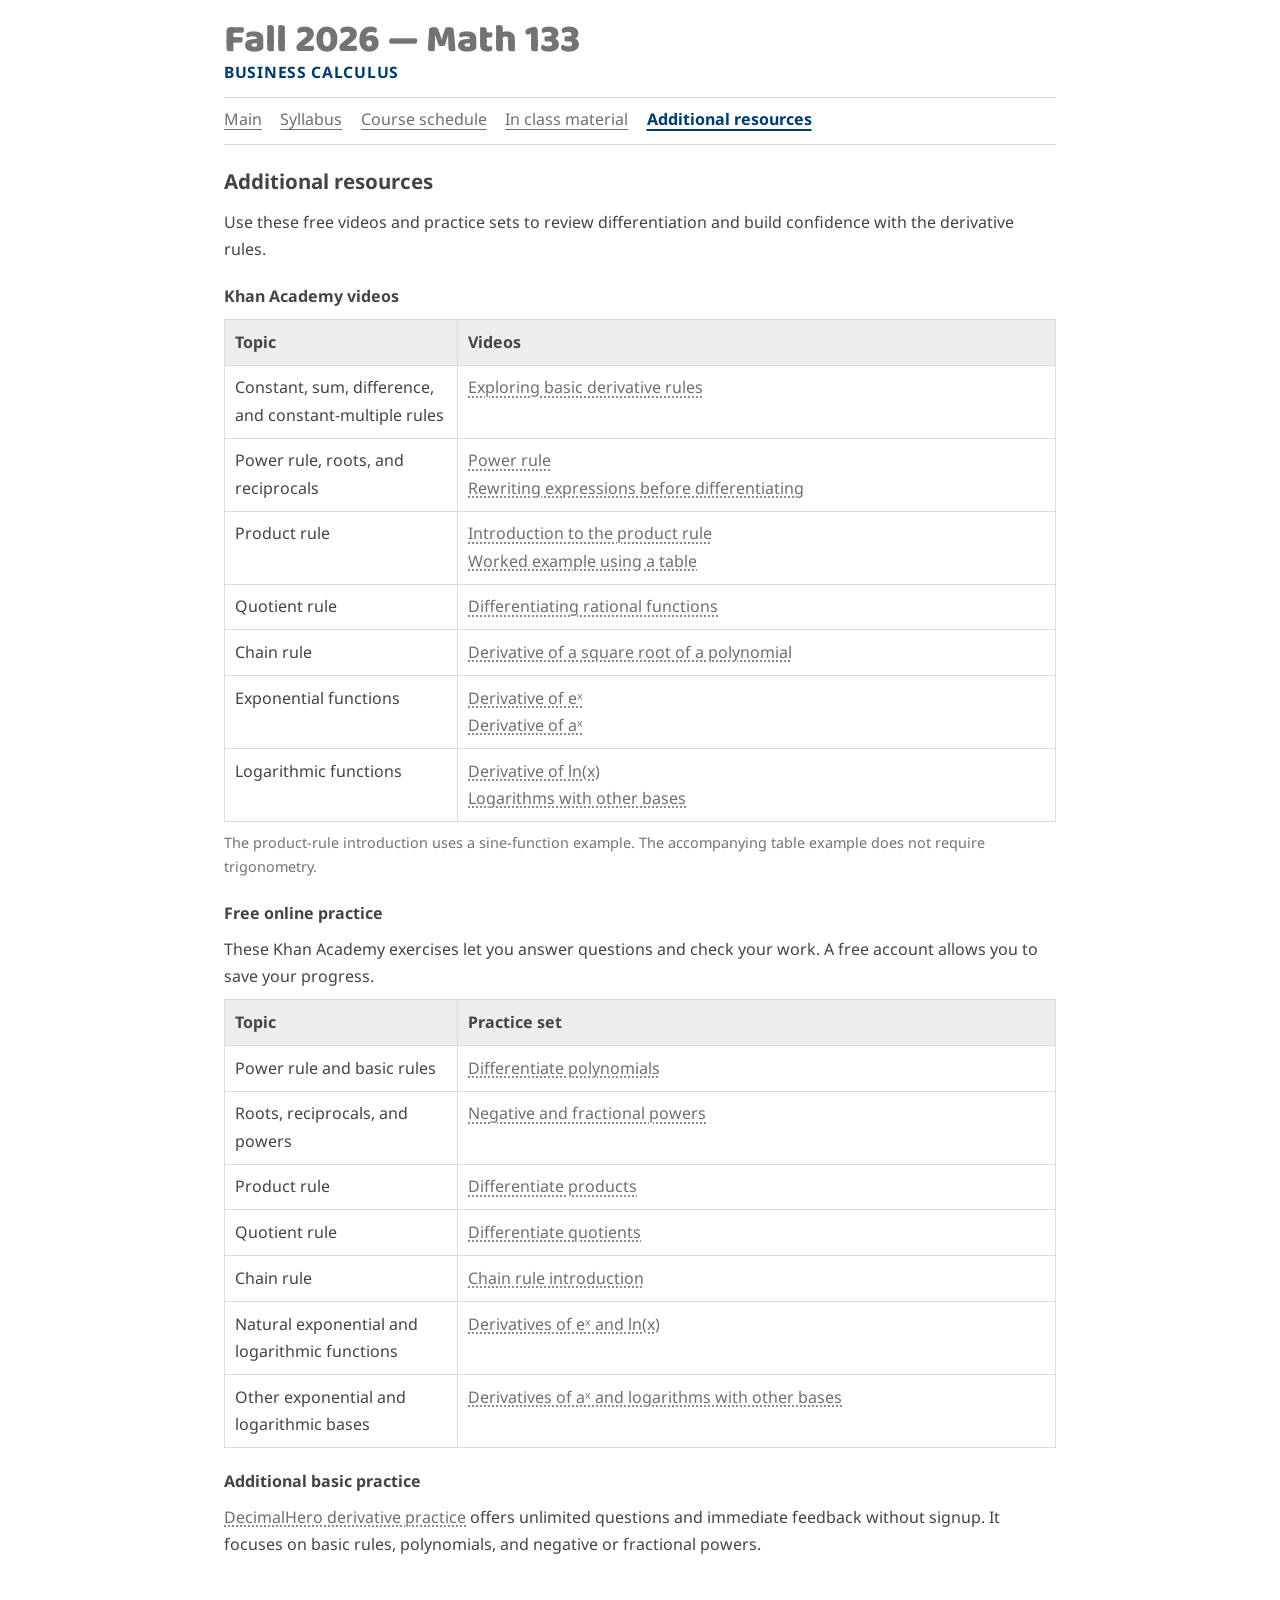
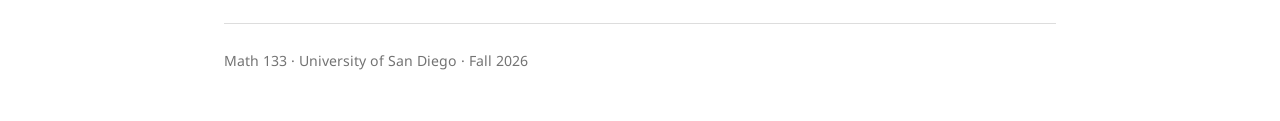
==== teaching/FA26/133/additional-resources.html @ 50d2c6d5 "Add Math 133 additional resources page" ====
<!doctype html>
<html lang="en">
<head>
  <meta charset="utf-8">
  <meta name="viewport" content="width=device-width, initial-scale=1">
  <meta name="description" content="Free videos and derivative practice for Math 133: Business Calculus at the University of San Diego, Fall 2026.">
  <title>Fall 2026 — Math 133 — Additional Resources</title>
  <link rel="stylesheet" href="style.css">
</head>
<body>
  <header id="banner">
    <a class="course-title" href="index.html">Fall 2026 — Math 133</a>
    <p class="course-subtitle">Business Calculus</p>
    <nav aria-label="Course pages">
      <a href="index.html">Main</a>
      <a href="syllabus.html">Syllabus</a>
      <a href="schedule.html">Course schedule</a>
      <a href="in-class-material.html">In class material</a>
      <a href="additional-resources.html" aria-current="page">Additional resources</a>
    </nav>
  </header>

  <main>
    <h1>Additional resources</h1>
    <p>Use these free videos and practice sets to review differentiation and build confidence with the derivative rules.</p>

    <section aria-labelledby="videos-heading">
      <h2 id="videos-heading">Khan Academy videos</h2>
      <table class="dates-table">
        <thead>
          <tr>
            <th scope="col">Topic</th>
            <th scope="col">Videos</th>
          </tr>
        </thead>
        <tbody>
          <tr>
            <td>Constant, sum, difference, and constant-multiple rules</td>
            <td><a href="https://www.khanacademy.org/math/calculus-1/cs1-derivatives-definition-and-basic-rules/cs1-derivative-rules-constant-sum-difference-and-constant-multiple/v/derivative-properties-and-polynomial-derivatives">Exploring basic derivative rules</a></td>
          </tr>
          <tr>
            <td>Power rule, roots, and reciprocals</td>
            <td><a href="https://www.khanacademy.org/math/calculus-1/cs1-derivatives-definition-and-basic-rules/cs1-power-rule/v/power-rule">Power rule</a><br><a href="https://www.khanacademy.org/math/ap-calculus-ab/ab-differentiation-1-new/ab-2-5/v/power-rule-with-rewriting">Rewriting expressions before differentiating</a></td>
          </tr>
          <tr>
            <td>Product rule</td>
            <td><a href="https://www.khanacademy.org/math/differential-calculus/product-quotient-chain-rules-dc/product-rule-dc/v/applying-the-product-rule-for-derivatives">Introduction to the product rule</a><br><a href="https://www.khanacademy.org/math/ap-calculus-ab/ab-differentiation-1-new/ab-2-8/v/product-rule-example-implicit">Worked example using a table</a></td>
          </tr>
          <tr>
            <td>Quotient rule</td>
            <td><a href="https://www.khanacademy.org/math/calculus-1/cs1-derivatives-definition-and-basic-rules/cs1-quotient-rule/v/rational-functions-differentiation">Differentiating rational functions</a></td>
          </tr>
          <tr>
            <td>Chain rule</td>
            <td><a href="https://www.khanacademy.org/math/ap-calculus-ab/ab-differentiation-2-new/ab-3-1a/v/chain-rule-definition-and-example">Derivative of a square root of a polynomial</a></td>
          </tr>
          <tr>
            <td>Exponential functions</td>
            <td><a href="https://www.khanacademy.org/math/ap-calculus-bc/bc-differentiation-1-new/bc-2-7/v/derivative-of-ex">Derivative of eˣ</a><br><a href="https://www.khanacademy.org/v/exponential-functions-differentiation-intro">Derivative of aˣ</a></td>
          </tr>
          <tr>
            <td>Logarithmic functions</td>
            <td><a href="https://www.khanacademy.org/math/calculus/derivative-applications/derivatives-of-logs-and-exponentials/v/derivative-of-lnx">Derivative of ln(x)</a><br><a href="https://www.khanacademy.org/math/ap-calculus-ab/ab-differentiation-2-new/ab-3-1b/v/logarithmic-functions-differentiation-intro">Logarithms with other bases</a></td>
          </tr>
        </tbody>
      </table>
      <p class="small-note">The product-rule introduction uses a sine-function example. The accompanying table example does not require trigonometry.</p>
    </section>

    <section aria-labelledby="practice-heading">
      <h2 id="practice-heading">Free online practice</h2>
      <p>These Khan Academy exercises let you answer questions and check your work. A free account allows you to save your progress.</p>
      <table class="dates-table">
        <thead>
          <tr>
            <th scope="col">Topic</th>
            <th scope="col">Practice set</th>
          </tr>
        </thead>
        <tbody>
          <tr>
            <td>Power rule and basic rules</td>
            <td><a href="https://www.khanacademy.org/math/differential-calculus/taking-derivatives/power_rule_tutorial/e/power-rule-basic">Differentiate polynomials</a></td>
          </tr>
          <tr>
            <td>Roots, reciprocals, and powers</td>
            <td><a href="https://www.khanacademy.org/math/differential-calculus/dc-diff-intro/dc-power-rule/e/differentiate-negative-powers">Negative and fractional powers</a></td>
          </tr>
          <tr>
            <td>Product rule</td>
            <td><a href="https://www.khanacademy.org/math/calculus-1/cs1-derivatives-definition-and-basic-rules/cs1-product-rule/e/differentiate-products">Differentiate products</a></td>
          </tr>
          <tr>
            <td>Quotient rule</td>
            <td><a href="https://www.khanacademy.org/math/calculus-1/cs1-derivatives-definition-and-basic-rules/cs1-quotient-rule/e/differentiate-quotients">Differentiate quotients</a></td>
          </tr>
          <tr>
            <td>Chain rule</td>
            <td><a href="https://www.khanacademy.org/math/ap-calculus-ab/ab-differentiation-2-new/ab-3-1a/e/differentiate-composite-functions-intro">Chain rule introduction</a></td>
          </tr>
          <tr>
            <td>Natural exponential and logarithmic functions</td>
            <td><a href="https://www.khanacademy.org/math/ap-calculus-bc/bc-differentiation-1-new/bc-2-7/e/derivatives-of-ex-and-lnx">Derivatives of eˣ and ln(x)</a></td>
          </tr>
          <tr>
            <td>Other exponential and logarithmic bases</td>
            <td><a href="https://www.khanacademy.org/math/ap-calculus-ab/ab-differentiation-2-new/ab-3-1b/e/differentiate-exponential-functions-intro">Derivatives of aˣ and logarithms with other bases</a></td>
          </tr>
        </tbody>
      </table>
      <h2>Additional basic practice</h2>
      <p><a href="https://decimalhero.com/subjects/math/calculus1/derivatives/derivative-rules/practice">DecimalHero derivative practice</a> offers unlimited questions and immediate feedback without signup. It focuses on basic rules, polynomials, and negative or fractional powers.</p>
    </section>
  </main>

  <footer>
    <p>Math 133 · University of San Diego · Fall 2026</p>
  </footer>
</body>
</html>
---- teaching/FA26/133/style.css ----
@import url("https://fonts.googleapis.com/css2?family=Baloo+2:wght@800&family=Noto+Sans:ital,wght@0,400;0,600;0,700;1,400&display=swap");

:root {
  --ink: #444;
  --muted: #737373;
  --line: #dddddd;
  --soft: #f5f5f5;
  --header: #eeeeee;
  --link: #6f6f6f;
  --accent: #287f86;
  --usd-blue: #003b70;
  --white: #ffffff;
}

* {
  box-sizing: border-box;
}

html {
  background: var(--white);
}

body {
  width: min(100% - 2rem, 52rem);
  margin: 0 auto;
  color: var(--ink);
  font-family: "Noto Sans", sans-serif;
  font-size: 1rem;
  font-weight: 400;
  line-height: 1.7;
  text-align: left;
}

body.schedule-page {
  width: min(100% - 2rem, 74rem);
}

a:link,
a:visited {
  color: var(--link);
}

a:hover,
a:active,
a:focus-visible {
  color: var(--accent);
}

a:focus-visible {
  outline: 2px solid var(--accent);
  outline-offset: 3px;
}

#banner {
  padding-top: 1.1rem;
}

#banner .course-title,
#banner .course-title:visited {
  color: var(--muted);
  font-family: "Baloo 2", cursive;
  font-size: clamp(2rem, 7vw, 2.45rem);
  font-weight: 800;
  line-height: 1.15;
  text-decoration: none;
}

#banner .course-title:hover,
#banner .course-title:active {
  color: var(--accent);
}

.course-subtitle {
  margin: -0.2rem 0 0.65rem;
  color: var(--usd-blue);
  font-size: 0.98rem;
  font-weight: 700;
  letter-spacing: 0.045em;
  text-transform: uppercase;
}

nav {
  display: flex;
  flex-wrap: wrap;
  gap: 0.35rem 1.15rem;
  padding: 0.55rem 0 0.65rem;
  border-top: 1px solid var(--line);
  border-bottom: 1px solid var(--line);
}

nav a {
  text-underline-offset: 0.22em;
}

nav a[aria-current="page"] {
  color: var(--usd-blue);
  font-weight: 700;
  text-decoration-thickness: 2px;
}

main {
  padding-bottom: 3.5rem;
}

main a {
  text-decoration-line: underline;
  text-decoration-style: dotted;
  text-underline-offset: 0.18em;
}

h1 {
  margin: 1.45rem 0 0.8rem;
  color: var(--ink);
  font-size: 1.28rem;
  font-weight: 700;
  line-height: 1.35;
}

h2 {
  margin: 1.25rem 0 0.55rem;
  font-size: 1rem;
  font-weight: 700;
}

p {
  margin: 0.55rem 0;
}

ul,
ol {
  margin: 0.55rem 0;
  padding-left: 2.35rem;
}

ul {
  list-style: square;
}

li {
  margin: 0.45rem 0;
}

.course-info strong {
  color: var(--usd-blue);
}

.notice {
  margin-top: 1.65rem;
  padding: 0.9rem 1rem;
  border-left: 5px solid var(--line);
  background: #fafafa;
}

.small-note {
  color: var(--muted);
  font-size: 0.9rem;
}

.pdf-link {
  display: inline-block;
  margin: 0.35rem 0;
  padding: 0.55rem 0.85rem;
  border: 1px solid var(--line);
  border-radius: 0.2rem;
  background: var(--soft);
  color: var(--usd-blue) !important;
  font-weight: 700;
  text-decoration-style: solid !important;
}

.pdf-link:hover,
.pdf-link:focus-visible {
  border-color: var(--accent);
  background: var(--white);
}

.dates-table,
.schedule-table {
  width: 100%;
  border-collapse: collapse;
}

.dates-table th,
.dates-table td,
.schedule-table th,
.schedule-table td {
  padding: 0.55rem 0.65rem;
  border: 1px solid var(--line);
  text-align: left;
  vertical-align: top;
}

.dates-table th,
.schedule-table thead th {
  background: var(--header);
  font-weight: 700;
}

.dates-table th:first-child {
  width: 28%;
}

.schedule-policy {
  margin: 0.9rem 0;
}

.legend {
  display: flex;
  flex-wrap: wrap;
  gap: 0.5rem;
  margin: 0.9rem 0;
}

.calendar-scroll {
  width: 100%;
  overflow-x: auto;
  overscroll-behavior-inline: contain;
}

.calendar-scroll:focus-visible {
  outline: 2px solid var(--accent);
  outline-offset: 4px;
}

.schedule-table {
  table-layout: fixed;
  min-width: 64rem;
  font-size: 0.91rem;
  line-height: 1.47;
}

.schedule-table thead th:first-child,
.schedule-table .week-cell {
  width: 5.25rem;
  text-align: center;
}

.schedule-table .week-cell {
  background: #fafafa;
  color: var(--usd-blue);
  font-weight: 700;
}

.schedule-table thead th:nth-child(3),
.schedule-table thead th:nth-child(5) {
  width: 8.5rem;
}

.schedule-table .date,
.schedule-table .topic,
.schedule-table .reading {
  display: block;
}

.schedule-table .date {
  margin-bottom: 0.25rem;
  color: var(--usd-blue);
  font-weight: 700;
}

.schedule-table .topic {
  font-weight: 600;
}

.schedule-table .reading {
  margin-top: 0.45rem;
  padding-top: 0.4rem;
  border-top: 1px solid #e7e7e7;
  color: #565656;
  font-size: 0.87rem;
}

.schedule-table .no-class {
  background: var(--soft);
  color: var(--muted);
}

.schedule-table .final-row th,
.schedule-table .final-row td {
  border-top-width: 2px;
}

.event {
  display: inline-block;
  margin-top: 0.55rem;
  padding: 0.12rem 0.48rem;
  border: 1px solid currentColor;
  border-radius: 999px;
  font-size: 0.76rem;
  font-weight: 700;
  letter-spacing: 0.025em;
  line-height: 1.55;
}

.event.quiz {
  color: var(--accent);
}

.event.homework {
  color: var(--usd-blue);
}

.event.online-homework {
  color: #715383;
}

.event.exam {
  color: #8a3a3a;
}

.event.no-class-label {
  color: var(--muted);
}

#homework {
  scroll-margin-top: 1rem;
}

.homework-item,
.download-item {
  margin-top: 0.8rem;
  padding: 0.65rem 0.75rem;
  border: 1px solid var(--line);
  background: #fafafa;
}

.homework-item h2,
.download-item h2 {
  margin: 0;
  font-size: 1rem;
}

.homework-item p,
.download-item p {
  margin: 0.35rem 0 0;
}

footer {
  padding: 1rem 0 2.5rem;
  border-top: 1px solid var(--line);
  color: var(--muted);
  font-size: 0.88rem;
}

@media (max-width: 36rem) {
  body {
    width: min(100% - 1.25rem, 52rem);
    font-size: 0.96rem;
  }

  body.schedule-page {
    width: min(100% - 1.25rem, 74rem);
  }

  #banner {
    padding-top: 0.8rem;
  }

  nav {
    gap: 0.35rem 0.85rem;
  }

  ul,
  ol {
    padding-left: 1.7rem;
  }
}

@media (max-width: 44rem) {
  .schedule-table,
  .schedule-table tbody,
  .schedule-table tr,
  .schedule-table th,
  .schedule-table td {
    display: block;
    width: 100%;
  }

  .schedule-table {
    min-width: 0;
    font-size: 0.94rem;
  }

  .schedule-table thead {
    position: absolute;
    width: 1px;
    height: 1px;
    overflow: hidden;
    clip: rect(0 0 0 0);
    clip-path: inset(50%);
    white-space: nowrap;
  }

  .schedule-table tr {
    margin-bottom: 1rem;
    border: 1px solid var(--line);
  }

  .schedule-table th,
  .schedule-table td {
    border: 0;
    border-bottom: 1px solid var(--line);
  }

  .schedule-table tr > :last-child {
    border-bottom: 0;
  }

  .schedule-table td:empty {
    display: none;
  }

  .schedule-table .week-cell {
    width: 100%;
    padding: 0.38rem 0.65rem;
    text-align: left;
  }

  .schedule-table .week-cell::before {
    content: "Week ";
  }

  .schedule-table .final-row .week-cell::before {
    content: "";
  }

  .schedule-table td::before {
    content: attr(data-day);
    display: block;
    margin-bottom: 0.15rem;
    color: var(--muted);
    font-size: 0.74rem;
    font-weight: 700;
    letter-spacing: 0.06em;
    text-transform: uppercase;
  }

  .schedule-table .date {
    margin-top: -0.1rem;
  }
}

@media print {
  body {
    width: 100%;
  }

  nav,
  footer {
    display: none;
  }

  a {
    color: inherit !important;
    text-decoration: none !important;
  }

  .schedule-table {
    table-layout: auto;
    font-size: 8pt;
  }

  .schedule-table tr {
    break-inside: avoid;
  }
}
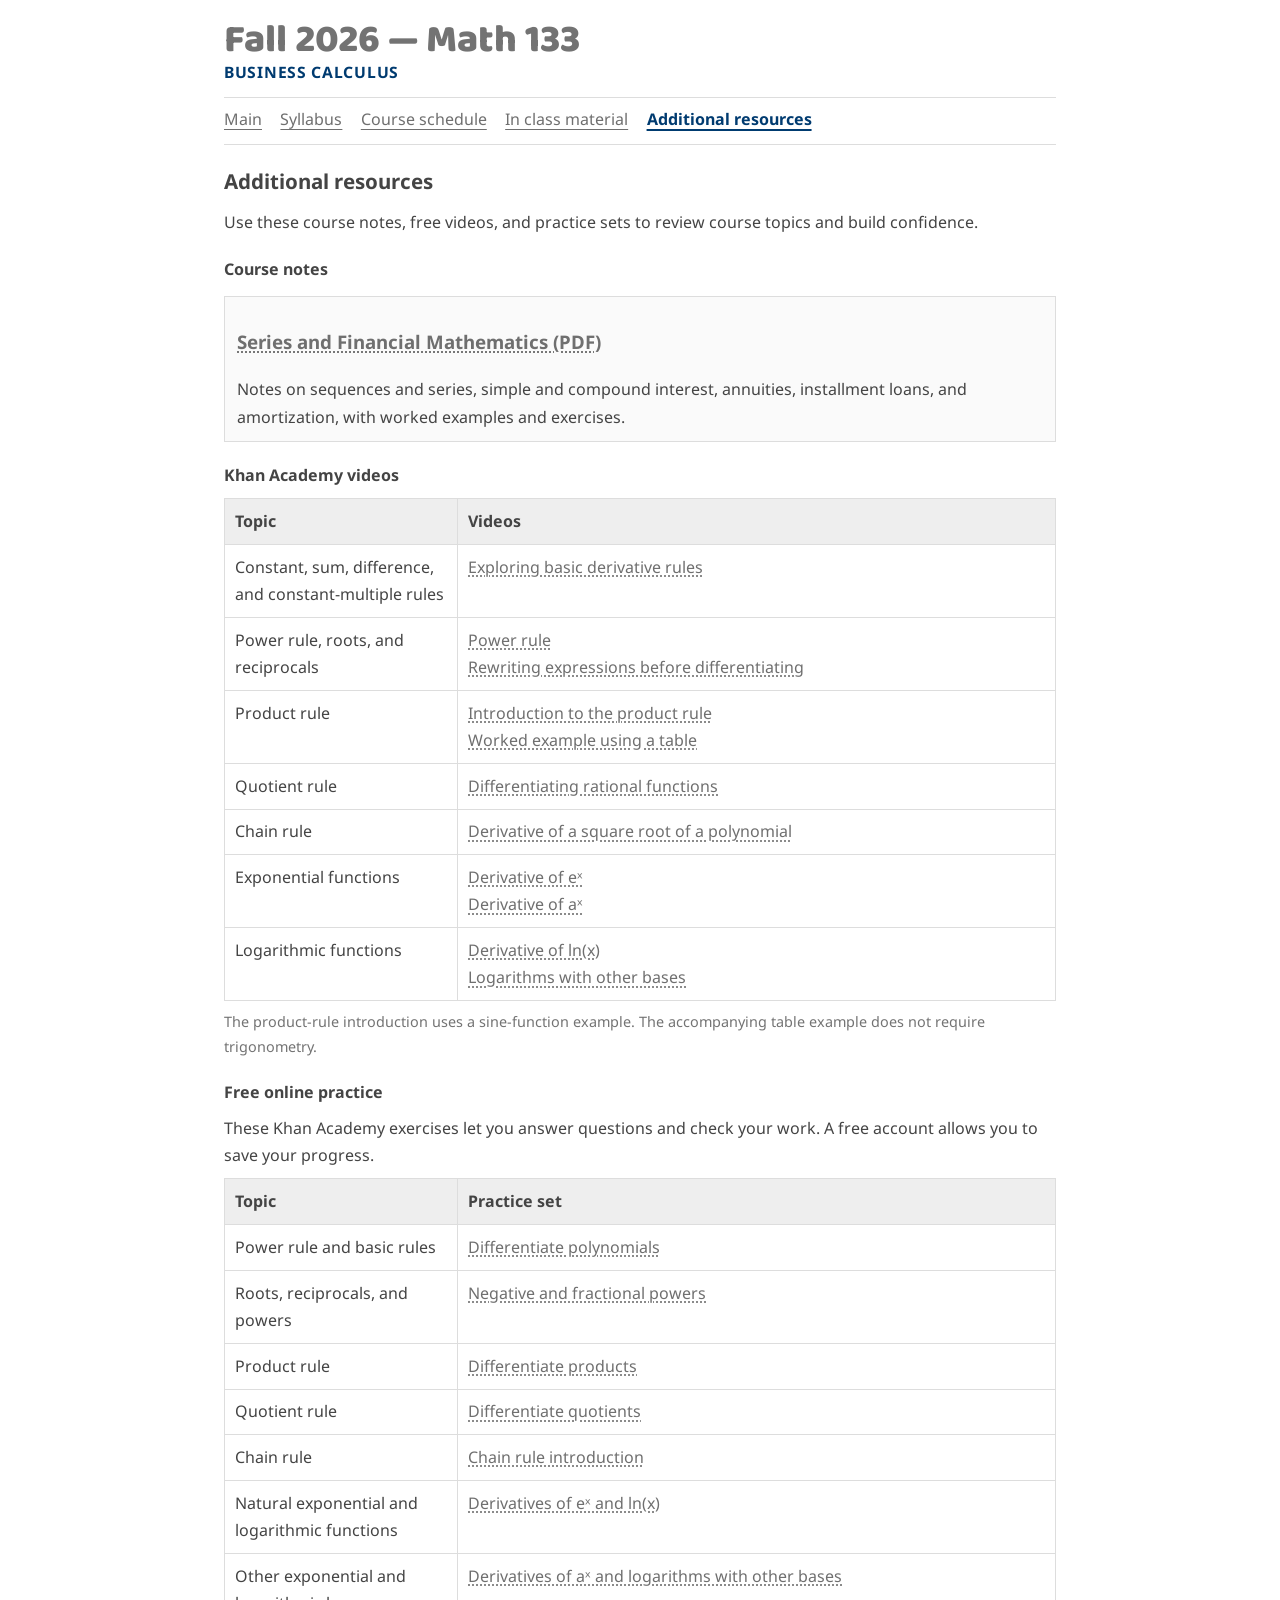
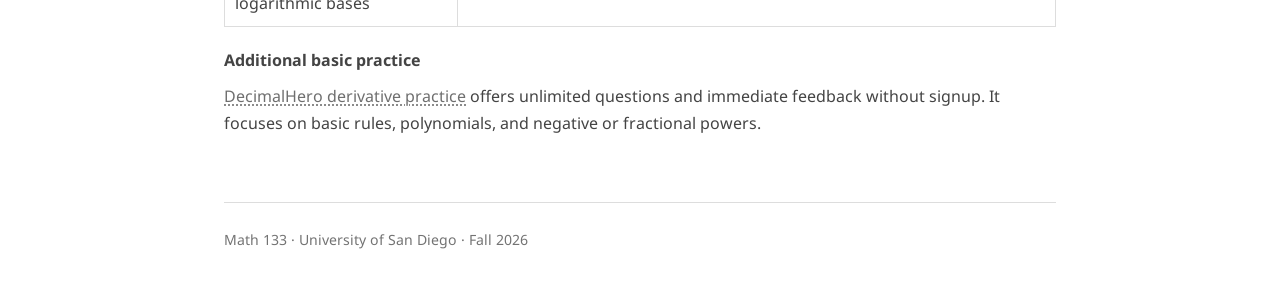
==== commit cd6b5c74: "Post series and finance notes and update remaining course readings" ====
--- a/teaching/FA26/133/additional-resources.html
+++ b/teaching/FA26/133/additional-resources.html
@@ -3,7 +3,7 @@
 <head>
   <meta charset="utf-8">
   <meta name="viewport" content="width=device-width, initial-scale=1">
-  <meta name="description" content="Free videos and derivative practice for Math 133: Business Calculus at the University of San Diego, Fall 2026.">
+  <meta name="description" content="Course notes, free videos, and practice resources for Math 133: Business Calculus at the University of San Diego, Fall 2026.">
   <title>Fall 2026 — Math 133 — Additional Resources</title>
   <link rel="stylesheet" href="style.css">
 </head>
@@ -22,7 +22,15 @@
 
   <main>
     <h1>Additional resources</h1>
-    <p>Use these free videos and practice sets to review differentiation and build confidence with the derivative rules.</p>
+    <p>Use these course notes, free videos, and practice sets to review course topics and build confidence.</p>
+
+    <section id="course-notes" aria-labelledby="course-notes-heading">
+      <h2 id="course-notes-heading">Course notes</h2>
+      <div class="download-item">
+        <h3><a href="assets/resources/Series_and_Financial_Mathematics_Lecture_Notes.pdf">Series and Financial Mathematics (PDF)</a></h3>
+        <p>Notes on sequences and series, simple and compound interest, annuities, installment loans, and amortization, with worked examples and exercises.</p>
+      </div>
+    </section>
 
     <section aria-labelledby="videos-heading">
       <h2 id="videos-heading">Khan Academy videos</h2>
